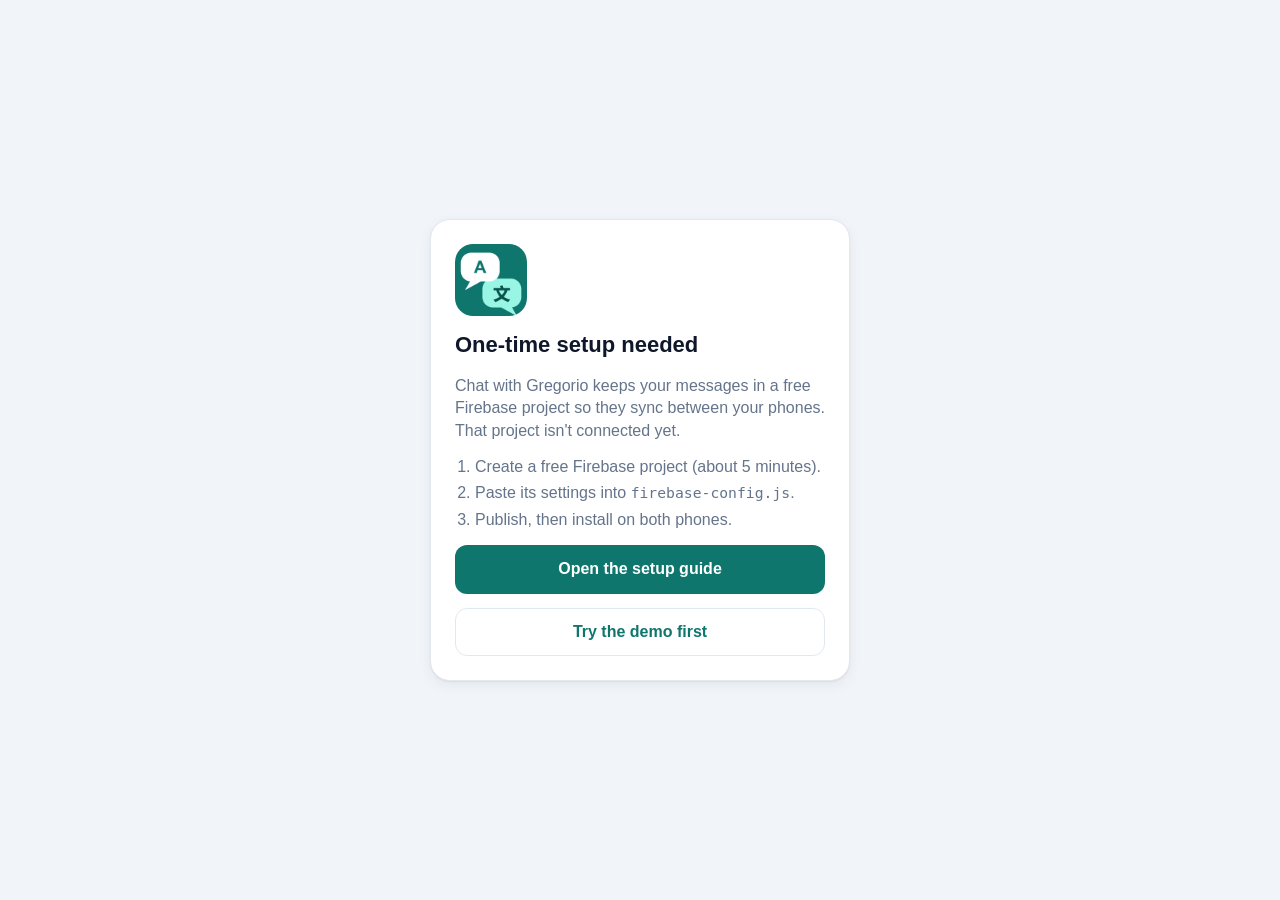
==== index.html @ badd88f9 "Chat with Gregorio: two-person auto-translating chat PWA Private chat for two phones with per-reader" ====
<!doctype html>
<html lang="en">
<head>
  <meta charset="utf-8">
  <meta name="viewport" content="width=device-width, initial-scale=1, viewport-fit=cover, interactive-widget=resizes-content">
  <title>Chat with Gregorio</title>
  <meta name="description" content="A private chat for two people that translates every message into your own language.">
  <meta name="color-scheme" content="light dark">
  <meta name="theme-color" content="#0f766e" media="(prefers-color-scheme: light)">
  <meta name="theme-color" content="#0b1220" media="(prefers-color-scheme: dark)">

  <!-- Installable app (Android / desktop) -->
  <link rel="manifest" href="./manifest.webmanifest">
  <link rel="icon" type="image/png" sizes="192x192" href="./icons/icon-192.png">
  <meta name="mobile-web-app-capable" content="yes">

  <!-- Installable app (iPhone / iPad) -->
  <meta name="apple-mobile-web-app-capable" content="yes">
  <meta name="apple-mobile-web-app-status-bar-style" content="black-translucent">
  <meta name="apple-mobile-web-app-title" content="Chat with Gregorio">
  <link rel="apple-touch-icon" href="./icons/apple-touch-icon.png">

  <link rel="stylesheet" href="./styles.css">
</head>
<body>
  <main id="app">

    <!-- Shown until firebase-config.js has real values in it -->
    <section id="screen-config" class="screen card-screen" hidden>
      <div class="card">
        <img class="logo" src="./icons/icon-192.png" alt="" width="72" height="72">
        <h1>One-time setup needed</h1>
        <p class="lead">Chat with Gregorio keeps your messages in a free Firebase project so they sync between your phones. That project isn't connected yet.</p>
        <ol class="steps">
          <li>Create a free Firebase project (about 5 minutes).</li>
          <li>Paste its settings into <code>firebase-config.js</code>.</li>
          <li>Publish, then install on both phones.</li>
        </ol>
        <a class="btn primary" href="https://github.com/GNL-Digital-Group/messaging#setup" target="_blank" rel="noopener">Open the setup guide</a>
        <a class="btn ghost" href="./?demo=1">Try the demo first</a>
      </div>
    </section>

    <!-- iPhone: a Safari tab and the Home Screen icon are separate "phones" — set up only from the icon -->
    <section id="screen-install" class="screen card-screen" hidden>
      <div class="card">
        <img class="logo" src="./icons/icon-192.png" alt="" width="72" height="72">
        <h1>Add it to your Home Screen first</h1>
        <p class="lead">Tap <b>Share</b> (the square with an arrow — on newer iPhones it's inside the <b>⋯</b> button) → <b>Add to Home Screen</b> → <b>Add</b>. If it shows an <i>Open as Web App</i> switch, leave it on. Then open the chat from the new icon and enter your name there.</p>
        <small>Opened this from another app (WhatsApp, Messages, Mail…)? Use its share or ⋯ button → <b>Open in Safari</b> first. On an iPhone, a Safari tab and the Home Screen icon count as two different phones, and the chat only has room for two — setting up here would use up one of the places.</small>
        <a class="btn ghost" href="./?demo=1">Just want to see the demo?</a>
      </div>
    </section>

    <!-- First-run setup, also reused as the Settings screen -->
    <section id="screen-setup" class="screen card-screen" hidden>
      <form id="setup-form" class="card" autocomplete="off">
        <h1 id="setup-title">Chat with Gregorio</h1>
        <p id="setup-lead" class="lead">Two people, two languages, one chat. Tell the app who you are — that's all it needs.</p>

        <label>
          <span>Your name</span>
          <input id="f-name" type="text" required maxlength="40" autocomplete="nickname" autocapitalize="words">
        </label>

        <label>
          <span>I read messages in</span>
          <select id="f-lang"></select>
        </label>

        <div id="devices" class="devices" hidden>
          <span class="label">Connected phones</span>
          <div class="device"><span>You — <b id="d-me"></b></span><small>this phone</small></div>
          <div class="device" id="d-partner-row" hidden>
            <span id="d-partner"></span>
            <button type="button" id="btn-disconnect" class="btn small danger">Disconnect</button>
          </div>
          <div id="d-empty" class="device"><small>The second place is free — the next phone to open the link takes it.</small></div>
          <small>Only two phones can ever be connected. If your partner gets a new phone, disconnect the old one here and they'll join again from the link.</small>
        </div>

        <button type="button" id="btn-import" class="btn ghost" hidden>Import old messages…</button>

        <details>
          <summary>Optional: raise the free translation limit</summary>
          <label>
            <span>Email</span>
            <input id="f-email" type="email" autocomplete="email">
            <small>The free translator allows about 5,000 characters a day per network, or 50,000 a day if you give it an email address. It is only ever sent to the translation service.</small>
          </label>
        </details>

        <button id="setup-submit" type="submit" class="btn primary">Start chatting</button>
        <button id="setup-cancel" type="button" class="btn ghost" hidden>Cancel</button>
      </form>
    </section>

    <!-- Both places taken, or this phone was disconnected -->
    <section id="screen-full" class="screen card-screen" hidden>
      <div class="card">
        <img class="logo" src="./icons/icon-192.png" alt="" width="72" height="72">
        <h1 id="full-title">This chat already has two phones</h1>
        <p id="full-body" class="lead"></p>
        <button id="btn-retry" type="button" class="btn primary">Try again</button>
        <button id="btn-full-settings" type="button" class="btn ghost">Change my name or language</button>
        <small>Just set this up and your partner hasn't joined yet? Then the other place is probably held by your computer, an earlier try, or (on an iPhone) a Safari tab instead of the Home Screen icon. Open ⚙ Settings on the device that is in the chat and tap Disconnect next to the stray entry.</small>
      </div>
    </section>

    <!-- Import old messages (WhatsApp export or Android SMS backup) -->
    <section id="screen-import" class="screen card-screen" hidden>
      <div class="card">
        <h1>Import old messages</h1>
        <p class="lead">Bring your conversation from WhatsApp or your phone's text messages into this chat. Old messages are translated when you tap them, so they don't use up the free daily limit.</p>

        <div id="import-pick" class="stack">
          <label class="btn primary">
            Choose the export file
            <input id="f-import" type="file" accept=".txt,.zip,.xml,text/plain,application/zip,application/x-zip-compressed,text/xml,application/xml" hidden>
          </label>
          <details>
            <summary>How do I get the file?</summary>
            <p><b>WhatsApp on iPhone:</b> open the chat → tap the name at the top → <b>Export Chat</b> → <b>Without Media</b> → <b>Save to Files</b>. Then choose that file here (a <code>.zip</code> called "WhatsApp Chat - …").</p>
            <p><b>WhatsApp on Android:</b> open the chat → <b>⋮</b> → <b>More</b> → <b>Export chat</b> → <b>Without media</b> → choose <b>Drive</b> (or email it to yourself). Android keeps no copy of its own — pick a place to save it. Then choose that <code>.txt</code> file here.</p>
            <p><b>Android text messages:</b> install the free <b>SMS Backup &amp; Restore</b> app → make a backup of messages, saved to the phone. Choose its <code>.xml</code> file here — every conversation is in it, and you'll pick which one on the next step. Imported from your partner's phone? Then the row "texts sent from the phone that made the backup" is <i>them</i>, not you.</p>
            <p><b>iPhone text messages:</b> Apple doesn't let apps read them. If your partner is on Android, back up from their phone instead — it holds both sides of the conversation.</p>
          </details>
        </div>

        <div id="import-map" class="stack" hidden>
          <p id="import-summary" class="lead"></p>
          <label id="import-thread-row" hidden>
            <span>Which conversation?</span>
            <select id="import-thread"></select>
          </label>
          <label id="import-dayfirst-row" class="check" hidden>
            <input id="import-dayfirst" type="checkbox">
            <span>Dates in this file are day/month (25/12), not month/day (12/25)</span>
          </label>
          <div id="import-senders" class="senders"></div>
          <button id="btn-import-go" type="button" class="btn primary">Import</button>
        </div>

        <div id="import-progress-box" class="stack" hidden>
          <p id="import-progress-text" class="lead"></p>
          <progress id="import-progress" max="100" value="0"></progress>
        </div>

        <p id="import-error" class="error-text" hidden></p>
        <button id="btn-import-back" type="button" class="btn ghost">Back</button>
      </div>
    </section>

    <!-- Listen: someone talks into the phone, you read it in your language -->
    <section id="screen-listen" class="screen chat talk" hidden>
      <header class="chat-header">
        <button id="btn-listen-back" class="icon-btn" type="button" aria-label="Back to chat" title="Back to chat">
          <svg viewBox="0 0 24 24" width="24" height="24" aria-hidden="true"><path fill="currentColor" d="M20 11H7.8l5.6-5.6L12 4l-8 8 8 8 1.4-1.4L7.8 13H20v-2z"/></svg>
        </button>
        <div class="who">
          <div class="partner-name">Talk</div>
          <div class="partner-status">Whoever is talking taps their language</div>
        </div>
      </header>

      <div class="listen-langs">
        <button id="btn-lang-a" class="lang-btn" type="button" data-index="0">
          <svg viewBox="0 0 24 24" width="26" height="26" aria-hidden="true"><path fill="currentColor" d="M12 14a3 3 0 0 0 3-3V5a3 3 0 0 0-6 0v6a3 3 0 0 0 3 3zm5-3a5 5 0 0 1-10 0H5a7 7 0 0 0 6 6.92V21h2v-3.08A7 7 0 0 0 19 11h-2z"/></svg>
          <span id="lang-a-label">English</span>
        </button>
        <button id="btn-lang-b" class="lang-btn" type="button" data-index="1">
          <svg viewBox="0 0 24 24" width="26" height="26" aria-hidden="true"><path fill="currentColor" d="M12 14a3 3 0 0 0 3-3V5a3 3 0 0 0-6 0v6a3 3 0 0 0 3 3zm5-3a5 5 0 0 1-10 0H5a7 7 0 0 0 6 6.92V21h2v-3.08A7 7 0 0 0 19 11h-2z"/></svg>
          <span id="lang-b-label">Español</span>
        </button>
      </div>
      <div class="listen-hint">
        <span id="listen-status" class="listen-status"></span>
        <label id="listen-autospeak-row" class="toggle"><input id="listen-autospeak" type="checkbox" checked> Say it aloud</label>
        <button id="btn-listen-change" class="link-btn" type="button">Change languages</button>
      </div>
      <div id="listen-change" class="listen-controls" hidden>
        <label><span>Language 1</span><select id="listen-lang-a"></select></label>
        <label><span>Language 2</span><select id="listen-lang-b"></select></label>
      </div>

      <div id="listen-unsupported" class="banner" hidden></div>

      <div id="listen-log" class="messages listen-log" role="log" aria-live="polite"></div>
      <div id="listen-interim" class="listen-interim" aria-hidden="true"></div>

      <form id="listen-form" class="composer">
        <textarea id="listen-input" rows="1" placeholder="Or type it here…" enterkeyhint="go" autocomplete="off" maxlength="2000"></textarea>
        <button type="submit" class="send-btn" aria-label="Translate">
          <svg viewBox="0 0 24 24" width="22" height="22" aria-hidden="true"><path fill="currentColor" d="M4 11h12.2l-5.6-5.6L12 4l8 8-8 8-1.4-1.4 5.6-5.6H4v-2z"/></svg>
        </button>
      </form>
    </section>

    <!-- The chat -->
    <section id="screen-chat" class="screen chat" hidden>
      <header class="chat-header">
        <div class="who">
          <div id="partner-name" class="partner-name">…</div>
          <div id="partner-status" class="partner-status"></div>
        </div>
        <button id="btn-listen" class="pill-btn" type="button" title="Talk in your language — the phone says it in the other one">
          <svg viewBox="0 0 24 24" width="18" height="18" aria-hidden="true"><path fill="currentColor" d="M12 14a3 3 0 0 0 3-3V5a3 3 0 0 0-6 0v6a3 3 0 0 0 3 3zm5-3a5 5 0 0 1-10 0H5a7 7 0 0 0 6 6.92V21h2v-3.08A7 7 0 0 0 19 11h-2z"/></svg>
          Talk
        </button>
        <button id="btn-settings" class="icon-btn" type="button" aria-label="Settings" title="Settings">
          <svg viewBox="0 0 24 24" width="22" height="22" aria-hidden="true"><path fill="currentColor" d="M19.4 13a7.6 7.6 0 0 0 0-2l2.1-1.6-2-3.5-2.5 1a7.5 7.5 0 0 0-1.7-1L15 3h-4l-.4 2.7a7.5 7.5 0 0 0-1.7 1l-2.5-1-2 3.5L6.6 11a7.6 7.6 0 0 0 0 2l-2.1 1.6 2 3.5 2.5-1a7.5 7.5 0 0 0 1.7 1L11 21h4l.4-2.7a7.5 7.5 0 0 0 1.7-1l2.5 1 2-3.5L19.4 13zM13 15.5a3.5 3.5 0 1 1 0-7 3.5 3.5 0 0 1 0 7z"/></svg>
        </button>
      </header>

      <div id="demo-banner" class="banner" hidden>Demo mode — nothing is saved, and your "partner" is a robot that replies in another language.</div>
      <div id="chat-error" class="banner error" hidden></div>

      <div id="messages" class="messages" role="log" aria-live="polite"></div>

      <form id="composer" class="composer">
        <button id="btn-dictate" class="icon-btn" type="button" aria-label="Dictate a message" title="Dictate a message" hidden>
          <svg viewBox="0 0 24 24" width="22" height="22" aria-hidden="true"><path fill="currentColor" d="M12 14a3 3 0 0 0 3-3V5a3 3 0 0 0-6 0v6a3 3 0 0 0 3 3zm5-3a5 5 0 0 1-10 0H5a7 7 0 0 0 6 6.92V21h2v-3.08A7 7 0 0 0 19 11h-2z"/></svg>
        </button>
        <textarea id="input" rows="1" placeholder="Message" enterkeyhint="send" autocomplete="off" maxlength="2000"></textarea>
        <button id="btn-send" type="submit" class="send-btn" aria-label="Send">
          <svg viewBox="0 0 24 24" width="22" height="22" aria-hidden="true"><path fill="currentColor" d="M3 11.5 21 3l-8.5 18-2.5-7.5L3 11.5z"/></svg>
        </button>
      </form>
    </section>

  </main>

  <div id="toast" class="toast" role="status" hidden></div>

  <script type="module" src="./app.js"></script>
</body>
</html>
---- styles.css ----
/* Chat with Gregorio — styles. Mobile-first, light + dark. */

:root {
  --bg: #f1f5f9;
  --fg: #0f172a;
  --muted: #64748b;
  --card: #ffffff;
  --border: #e2e8f0;
  --accent: #0f766e;
  --accent-fg: #ffffff;
  --theirs: #ffffff;
  --theirs-fg: #0f172a;
  --danger: #b91c1c;
  --danger-bg: #fee2e2;
  --shadow: 0 1px 2px rgba(15, 23, 42, .06), 0 4px 14px rgba(15, 23, 42, .06);
  --radius: 18px;
}

@media (prefers-color-scheme: dark) {
  :root {
    --bg: #0b1220;
    --fg: #e5e7eb;
    --muted: #94a3b8;
    --card: #111a2e;
    --border: #1f2a44;
    --accent: #14b8a6;
    --accent-fg: #06201d;
    --theirs: #172036;
    --theirs-fg: #e5e7eb;
    --danger: #fca5a5;
    --danger-bg: #3b1111;
    --shadow: none;
  }
}

* { box-sizing: border-box; }
html, body { margin: 0; height: 100%; }
body {
  background: var(--bg);
  color: var(--fg);
  font: 16px/1.4 -apple-system, BlinkMacSystemFont, "Segoe UI", Roboto, "Helvetica Neue", Arial, "Noto Sans", sans-serif;
  -webkit-font-smoothing: antialiased;
  overscroll-behavior: none;
  -webkit-tap-highlight-color: transparent;
}
[hidden] { display: none !important; }

#app { height: 100vh; height: 100dvh; display: flex; flex-direction: column; }
.screen { flex: 1; min-height: 0; display: flex; flex-direction: column; }

/* ---------- Card screens (setup / config) ---------- */

.card-screen {
  align-items: center;
  justify-content: center;
  overflow-y: auto;
  padding: max(16px, env(safe-area-inset-top)) 16px max(16px, env(safe-area-inset-bottom));
}
.card {
  width: 100%;
  max-width: 420px;
  background: var(--card);
  border: 1px solid var(--border);
  border-radius: 20px;
  padding: 24px;
  box-shadow: var(--shadow);
  display: flex;
  flex-direction: column;
  gap: 14px;
}
.card h1 { font-size: 22px; margin: 0; }
.card .lead { margin: 0; color: var(--muted); }
.card .logo { width: 72px; height: 72px; border-radius: 18px; }
.card label { display: flex; flex-direction: column; gap: 6px; }
.card label > span { font-size: 13px; font-weight: 600; color: var(--muted); }
.card small { color: var(--muted); font-size: 12.5px; line-height: 1.4; }
.card input, .card select {
  font: inherit;
  color: var(--fg);
  background: var(--bg);
  border: 1px solid var(--border);
  border-radius: 12px;
  padding: 11px 12px;
  width: 100%;
}
.card input:focus, .card select:focus { outline: 2px solid var(--accent); outline-offset: 1px; }
.card details { border: 1px solid var(--border); border-radius: 12px; padding: 10px 12px; }
.card details summary { cursor: pointer; color: var(--muted); font-size: 14px; }
.card details label { margin-top: 10px; }
.card .devices {
  display: flex; flex-direction: column; gap: 8px;
  border: 1px solid var(--border); border-radius: 12px; padding: 10px 12px;
}
.card .devices .label { font-size: 13px; font-weight: 600; color: var(--muted); }
.device { display: flex; align-items: center; justify-content: space-between; gap: 10px; font-size: 15px; }
.device small { color: var(--muted); }
.btn.small { padding: 7px 12px; font-size: 14px; border-radius: 10px; }
.btn.danger { background: var(--danger-bg); color: var(--danger); }
.btn:disabled { opacity: .5; cursor: default; }

/* Import screen */
.card .stack { display: flex; flex-direction: column; gap: 14px; }
.card p { margin: 0; }
.card details p { margin-top: 10px; font-size: 14px; color: var(--muted); line-height: 1.45; }
.card .check { flex-direction: row; align-items: flex-start; gap: 10px; font-size: 14px; }
.card .check input { width: auto; margin-top: 3px; }
.senders { display: flex; flex-direction: column; gap: 10px; }
.sender { border: 1px solid var(--border); border-radius: 12px; padding: 10px 12px; display: flex; flex-direction: column; gap: 8px; }
.sender-name { font-weight: 600; display: flex; justify-content: space-between; gap: 8px; align-items: baseline; }
.sender-name small { color: var(--muted); font-weight: 400; white-space: nowrap; }
.sender-controls { display: grid; grid-template-columns: 1fr 1fr; gap: 8px; }
.sender-controls select { min-width: 0; }
progress { width: 100%; height: 10px; accent-color: var(--accent); }
.error-text { color: var(--danger); font-size: 14px; }
.load-older { align-self: center; margin: 4px 0 8px; font-size: 14px; padding: 8px 14px; }
.steps { margin: 0; padding-left: 20px; color: var(--muted); display: flex; flex-direction: column; gap: 4px; }
code { font-family: ui-monospace, SFMono-Regular, Menlo, Consolas, monospace; font-size: .92em; }

.btn {
  display: inline-flex; align-items: center; justify-content: center;
  font: inherit; font-weight: 600;
  border-radius: 12px; padding: 12px 16px;
  border: 1px solid transparent; cursor: pointer; text-decoration: none;
}
.btn.primary { background: var(--accent); color: var(--accent-fg); }
.btn.ghost { background: transparent; color: var(--accent); border-color: var(--border); }
.btn:active { transform: translateY(1px); }

/* ---------- Chat ---------- */

.chat-header {
  display: flex; align-items: center; gap: 12px;
  padding: calc(10px + env(safe-area-inset-top)) 10px 10px 16px;
  background: var(--card);
  border-bottom: 1px solid var(--border);
}
.who { flex: 1; min-width: 0; }
.partner-name { font-weight: 700; font-size: 17px; white-space: nowrap; overflow: hidden; text-overflow: ellipsis; }
.partner-status { font-size: 12.5px; color: var(--muted); white-space: nowrap; overflow: hidden; text-overflow: ellipsis; }
.icon-btn {
  background: none; border: 0; color: var(--muted); cursor: pointer;
  width: 40px; height: 40px; border-radius: 50%;
  display: inline-flex; align-items: center; justify-content: center;
}
.icon-btn:active { background: var(--bg); }
.icon-btn.live { color: #dc2626; }
.pill-btn {
  display: inline-flex; align-items: center; gap: 6px;
  padding: 7px 12px; border-radius: 999px;
  border: 1px solid var(--border); background: var(--bg); color: var(--fg);
  font: inherit; font-size: 14px; font-weight: 600; cursor: pointer; white-space: nowrap;
}
.pill-btn:active { transform: translateY(1px); }

/* ---------- Listen screen ---------- */

.listen-controls {
  display: grid; grid-template-columns: 1fr 1fr; gap: 10px;
  padding: 10px 12px; background: var(--card); border-bottom: 1px solid var(--border);
}
.listen-controls label { display: flex; flex-direction: column; gap: 4px; min-width: 0; }
.listen-controls span { font-size: 12px; font-weight: 600; color: var(--muted); }
.listen-controls select {
  font: inherit; color: var(--fg); background: var(--bg);
  border: 1px solid var(--border); border-radius: 10px; padding: 8px 10px; min-width: 0;
}
.listen-log { gap: 10px; }
.utt {
  background: var(--card); border: 1px solid var(--border); border-radius: 14px;
  padding: 10px 12px; display: flex; flex-direction: column; gap: 4px; box-shadow: var(--shadow);
}
.utt-orig { font-size: 15px; color: var(--muted); overflow-wrap: anywhere; }
.utt-row { display: flex; justify-content: space-between; align-items: flex-start; gap: 8px; }
.utt-text { font-size: 21px; line-height: 1.3; overflow-wrap: anywhere; flex: 1; }
.utt-text.pending { color: var(--muted); font-size: 16px; }
.utt-text.error { color: var(--danger); font-size: 16px; }
.speak-btn { flex: none; color: var(--accent); }
.listen-interim {
  min-height: 26px; padding: 4px 16px; font-style: italic; color: var(--muted);
  overflow-wrap: anywhere; background: var(--bg);
}
.listen-langs {
  display: grid; grid-template-columns: 1fr 1fr; gap: 10px;
  padding: 12px 12px 6px; background: var(--card);
}
.lang-btn {
  display: flex; align-items: center; justify-content: center; gap: 8px;
  min-height: 64px; padding: 10px 12px; border-radius: 16px;
  border: 2px solid var(--border); background: var(--bg); color: var(--fg);
  font: inherit; font-size: 18px; font-weight: 700; cursor: pointer;
}
.lang-btn.selected { border-color: var(--accent); color: var(--accent); }
.lang-btn.live { background: #dc2626; border-color: #dc2626; color: #fff; animation: pulse 1.2s infinite; }
.lang-btn:active { transform: translateY(1px); }
.listen-hint {
  display: flex; justify-content: space-between; align-items: center; gap: 10px;
  padding: 4px 16px 10px; background: var(--card); border-bottom: 1px solid var(--border);
}
.listen-status { flex: 1; font-size: 13.5px; color: var(--muted); }
.listen-status.error { color: var(--danger); }
.link-btn { background: none; border: 0; color: var(--accent); font: inherit; font-size: 13.5px; cursor: pointer; padding: 4px 0; white-space: nowrap; }
.listen-hint { flex-wrap: wrap; }
.header-logo { width: 36px; height: 36px; border-radius: 10px; flex: none; }
.no-listen .lang-btn svg { display: none; }
.listen-controls label.wide { grid-column: 1 / -1; }
.listen-controls input {
  font: inherit; color: var(--fg); background: var(--bg);
  border: 1px solid var(--border); border-radius: 10px; padding: 8px 10px; min-width: 0;
}
.toggle { display: inline-flex; align-items: center; gap: 6px; font-size: 13.5px; color: var(--fg); white-space: nowrap; cursor: pointer; }
.toggle input { accent-color: var(--accent); width: 16px; height: 16px; margin: 0; }
.utt-lang { display: inline-block; font-size: 11px; font-weight: 700; letter-spacing: .04em; text-transform: uppercase; color: var(--muted); margin-right: 8px; vertical-align: middle; }
@keyframes pulse {
  0% { box-shadow: 0 0 0 0 rgba(220, 38, 38, .55); }
  100% { box-shadow: 0 0 0 18px rgba(220, 38, 38, 0); }
}
#screen-listen .composer { border-top: 0; }

.banner {
  font-size: 13px; padding: 8px 14px;
  background: #fef3c7; color: #78350f;
  border-bottom: 1px solid #fde68a;
}
.banner.error { background: var(--danger-bg); color: var(--danger); border-color: transparent; }
@media (prefers-color-scheme: dark) { .banner { background: #3a2a06; color: #fde68a; border-color: #5a4210; } }

.messages {
  flex: 1; min-height: 0;
  overflow-y: auto; -webkit-overflow-scrolling: touch;
  padding: 12px 12px 6px;
  display: flex; flex-direction: column; gap: 6px;
}
.day {
  align-self: center; font-size: 12px; color: var(--muted);
  background: var(--card); border: 1px solid var(--border);
  padding: 3px 10px; border-radius: 999px; margin: 8px 0 4px;
}
.empty { margin: auto; text-align: center; color: var(--muted); max-width: 280px; padding: 24px; }

.msg { display: flex; flex-direction: column; max-width: 82%; }
.msg.mine { align-self: flex-end; align-items: flex-end; }
.msg.theirs { align-self: flex-start; align-items: flex-start; }
.msg.pending { opacity: .65; }

.bubble {
  padding: 9px 13px;
  border-radius: var(--radius);
  background: var(--theirs); color: var(--theirs-fg);
  box-shadow: var(--shadow);
  white-space: pre-wrap; overflow-wrap: anywhere;
  font-size: 16.5px;
}
.mine .bubble { background: var(--accent); color: var(--accent-fg); border-bottom-right-radius: 6px; }
.theirs .bubble { border-bottom-left-radius: 6px; }
.bubble.tappable { cursor: pointer; }
.bubble .note { font-size: 11.5px; opacity: .72; margin-top: 4px; white-space: normal; }
.bubble .note.error { opacity: 1; color: var(--danger); }
.mine .bubble .note.error { color: #fecaca; }
.bubble .alt {
  margin-top: 8px; padding-top: 8px;
  border-top: 1px solid rgba(127, 127, 127, .35);
  font-size: 14.5px; opacity: .92;
}
.time { font-size: 11px; color: var(--muted); margin: 3px 6px 0; }

.composer {
  display: flex; align-items: flex-end; gap: 8px;
  padding: 8px 10px calc(8px + env(safe-area-inset-bottom));
  background: var(--card); border-top: 1px solid var(--border);
}
.composer textarea {
  flex: 1; resize: none; font: inherit; line-height: 1.35;
  color: var(--fg); background: var(--bg);
  border: 1px solid var(--border); border-radius: 20px;
  padding: 10px 14px; max-height: 140px; outline: none;
}
.composer textarea:focus { border-color: var(--accent); }
.send-btn {
  flex: none; width: 44px; height: 44px; border-radius: 50%;
  border: 0; background: var(--accent); color: var(--accent-fg);
  display: inline-flex; align-items: center; justify-content: center; cursor: pointer;
}
.send-btn:disabled { opacity: .5; }
.send-btn svg { margin-left: 2px; }

/* ---------- Toast ---------- */

.toast {
  position: fixed; left: 50%; bottom: calc(84px + env(safe-area-inset-bottom));
  transform: translateX(-50%);
  max-width: min(92vw, 420px);
  background: #0f172a; color: #f8fafc;
  padding: 10px 16px; border-radius: 12px; font-size: 14px;
  box-shadow: 0 8px 24px rgba(0, 0, 0, .25);
  z-index: 10; text-align: center;
}
.toast.action { cursor: pointer; text-decoration: underline; }
@media (prefers-color-scheme: dark) { .toast { background: #e5e7eb; color: #0f172a; } }
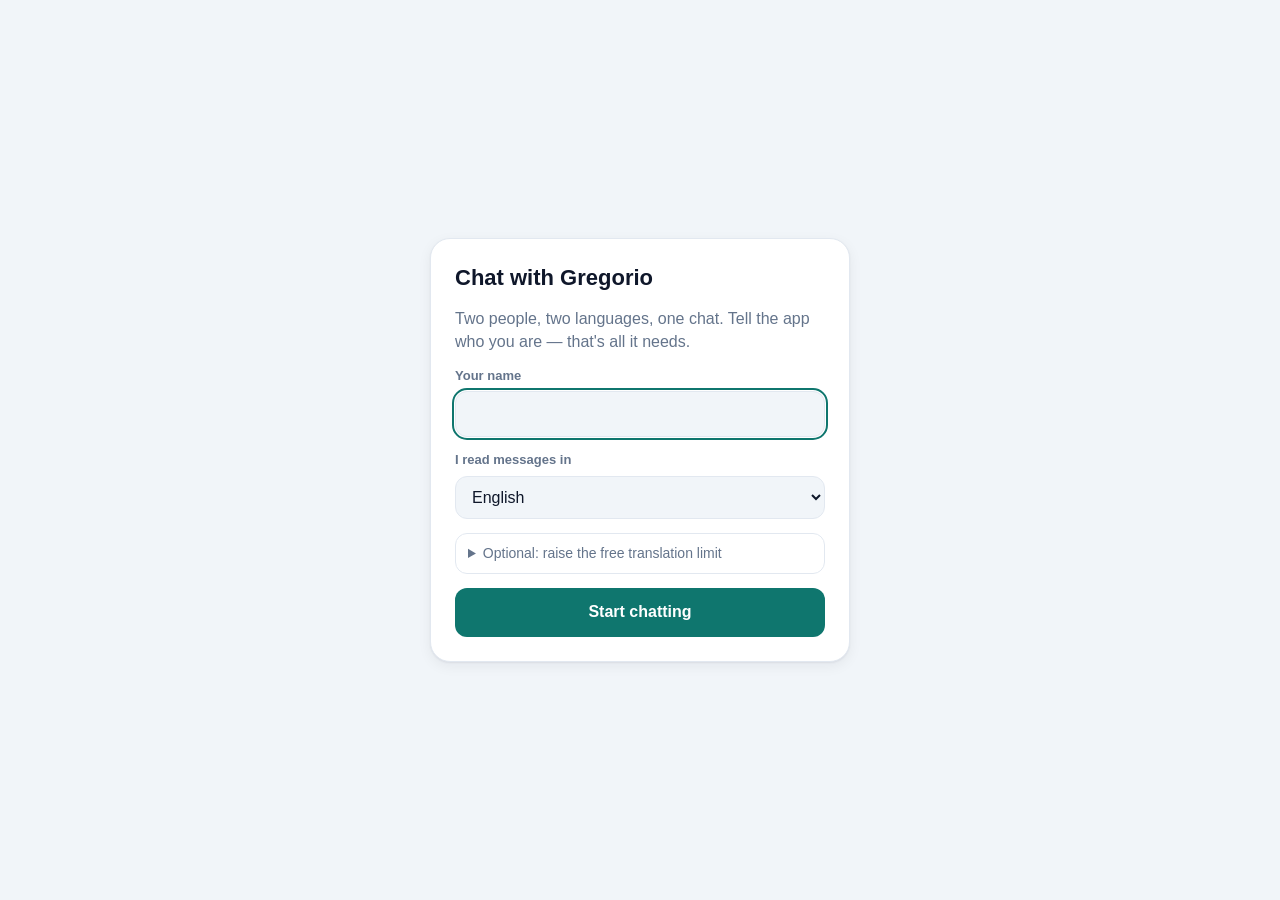
==== commit b1e74628: "Add optional voice cloning: read translations in your own voice Record about a minute of speech once" ====
--- a/index.html
+++ b/index.html
@@ -79,6 +79,26 @@
           <small>Only two phones can ever be connected. If your partner gets a new phone, disconnect the old one here and they'll join again from the link.</small>
         </div>
 
+        <div id="voice-box" class="devices" hidden>
+          <span class="label">Your voice</span>
+          <p id="voice-state" class="voice-state"></p>
+          <details id="voice-details">
+            <summary id="voice-summary">Record my voice…</summary>
+            <p class="voice-hint">Read this out loud in a quiet room for about a minute. Your partner will then hear your messages in your own voice, speaking their language.</p>
+            <p class="voice-script">The best time to plant a tree was twenty years ago; the second best time is today. I usually get up early, make coffee, and take the dog around the block before anyone else is awake. If it rains I take the car instead. Yesterday I picked up bread, milk, and a bag of apples on the way home, and I forgot the one thing I actually went out for. Tonight I would like to cook something simple, sit down together, and hear about your day. Tomorrow I have to leave a little earlier than usual, so I will say goodbye before you wake up.</p>
+            <label class="check">
+              <input id="voice-consent" type="checkbox">
+              <span>This is <b>my own voice</b> (or I have this person's permission), and I agree the recording is sent to ElevenLabs to create the voice.</span>
+            </label>
+            <div class="voice-actions">
+              <button id="btn-record" class="btn primary" type="button" disabled>Start recording</button>
+              <span id="voice-timer" class="voice-timer"></span>
+            </div>
+            <p id="voice-error" class="error-text" hidden></p>
+          </details>
+          <button id="btn-voice-remove" class="btn ghost small" type="button" hidden>Stop using my voice</button>
+        </div>
+
         <button type="button" id="btn-import" class="btn ghost" hidden>Import old messages…</button>
 
         <details>
--- a/styles.css
+++ b/styles.css
@@ -200,6 +200,19 @@
 .listen-status.error { color: var(--danger); }
 .link-btn { background: none; border: 0; color: var(--accent); font: inherit; font-size: 13.5px; cursor: pointer; padding: 4px 0; white-space: nowrap; }
 .listen-hint { flex-wrap: wrap; }
+.voice-state { font-size: 14px; color: var(--muted); }
+.voice-state.on { color: var(--accent); font-weight: 600; }
+.voice-hint { font-size: 13.5px; color: var(--muted); margin-top: 10px; }
+.voice-script {
+  font-size: 15px; line-height: 1.55; margin-top: 10px;
+  background: var(--bg); border: 1px solid var(--border); border-radius: 12px; padding: 12px;
+  max-height: 210px; overflow-y: auto;
+}
+.voice-actions { display: flex; align-items: center; gap: 12px; margin-top: 12px; }
+.voice-actions .btn { flex: 1; }
+.voice-timer { font-variant-numeric: tabular-nums; font-size: 15px; color: var(--muted); min-width: 52px; text-align: right; }
+.voice-timer.live { color: #dc2626; font-weight: 700; }
+#btn-record.recording { background: #dc2626; color: #fff; }
 .header-logo { width: 36px; height: 36px; border-radius: 10px; flex: none; }
 .no-listen .lang-btn svg { display: none; }
 .listen-controls label.wide { grid-column: 1 / -1; }
